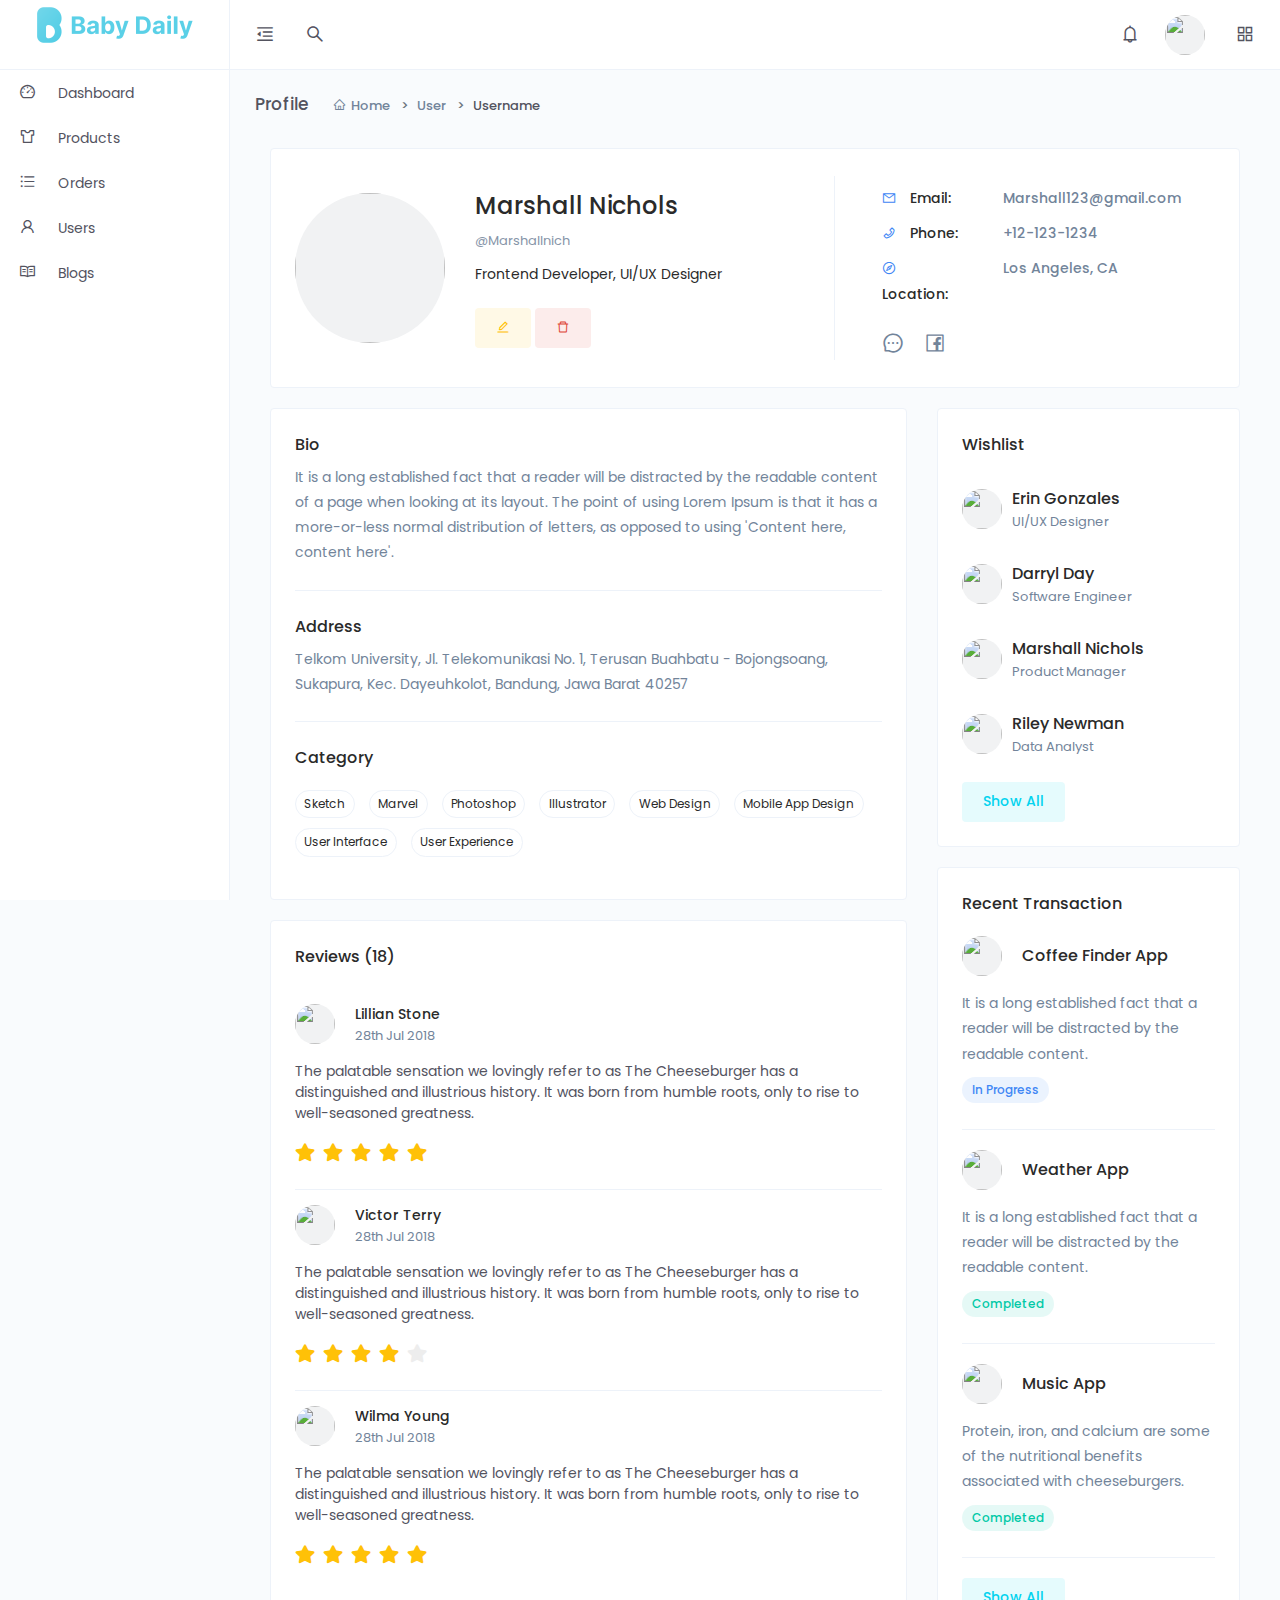
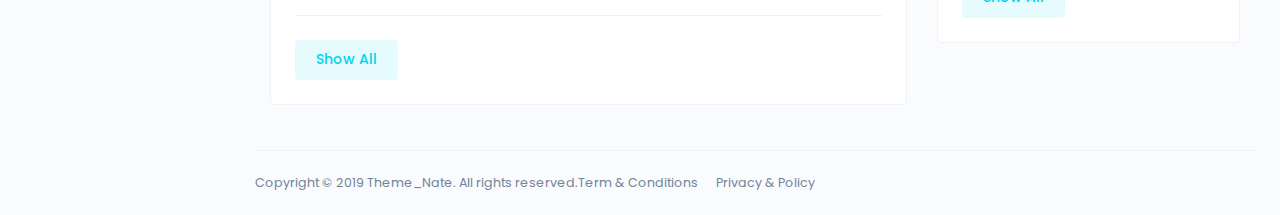
==== app/users-detail.html @ f93b881c "commit pertama" ====
<!DOCTYPE html>
<html lang="en">
  <head>
    <meta charset="utf-8" />
    <meta
      name="viewport"
      content="width=device-width, initial-scale=1, shrink-to-fit=no"
    />
    <title>Users - Baby Daily Admin</title>

    <!-- Favicon -->
    <link rel="shortcut icon" href="assets/images/logo/babydaily.png" />

    <!-- page css -->

    <!-- Core css -->
    <link href="assets/css/app.min.css" rel="stylesheet" />
  </head>

  <body>
    <div class="app">
      <div class="layout">
        <!-- Header START -->
        <div class="header">
          <div class="logo logo-dark">
            <a href="index.html">
              <img src="assets/images/logo/babydaily-full.png" alt="Logo" />
              <img
                class="logo-fold"
                src="assets/images/logo/babydaily-fold.png"
                alt="Logo"
              />
            </a>
          </div>
          <div class="logo logo-white">
            <a href="index.html">
              <img src="assets/images/logo/logo-white.png" alt="Logo" />
              <img
                class="logo-fold"
                src="assets/images/logo/logo-fold-white.png"
                alt="Logo"
              />
            </a>
          </div>
          <div class="nav-wrap">
            <ul class="nav-left">
              <li class="desktop-toggle">
                <a href="javascript:void(0);">
                  <i class="anticon"></i>
                </a>
              </li>
              <li class="mobile-toggle">
                <a href="javascript:void(0);">
                  <i class="anticon"></i>
                </a>
              </li>
              <li>
                <a
                  href="javascript:void(0);"
                  data-toggle="modal"
                  data-target="#search-drawer"
                >
                  <i class="anticon anticon-search"></i>
                </a>
              </li>
            </ul>
            <ul class="nav-right">
              <li class="dropdown dropdown-animated scale-left">
                <a href="javascript:void(0);" data-toggle="dropdown">
                  <i class="anticon anticon-bell notification-badge"></i>
                </a>
                <div class="dropdown-menu pop-notification">
                  <div
                    class="
                      p-v-15 p-h-25
                      border-bottom
                      d-flex
                      justify-content-between
                      align-items-center
                    "
                  >
                    <p class="text-dark font-weight-semibold m-b-0">
                      <i class="anticon anticon-bell"></i>
                      <span class="m-l-10">Notification</span>
                    </p>
                    <a
                      class="btn-sm btn-default btn"
                      href="javascript:void(0);"
                    >
                      <small>View All</small>
                    </a>
                  </div>
                  <div class="relative">
                    <div
                      class="overflow-y-auto relative scrollable"
                      style="max-height: 300px"
                    >
                      <a
                        href="javascript:void(0);"
                        class="dropdown-item d-block p-15 border-bottom"
                      >
                        <div class="d-flex">
                          <div class="avatar avatar-blue avatar-icon">
                            <i class="anticon anticon-mail"></i>
                          </div>
                          <div class="m-l-15">
                            <p class="m-b-0 text-dark">
                              You received a new message
                            </p>
                            <p class="m-b-0"><small>8 min ago</small></p>
                          </div>
                        </div>
                      </a>
                      <a
                        href="javascript:void(0);"
                        class="dropdown-item d-block p-15 border-bottom"
                      >
                        <div class="d-flex">
                          <div class="avatar avatar-cyan avatar-icon">
                            <i class="anticon anticon-user-add"></i>
                          </div>
                          <div class="m-l-15">
                            <p class="m-b-0 text-dark">New user registered</p>
                            <p class="m-b-0"><small>7 hours ago</small></p>
                          </div>
                        </div>
                      </a>
                      <a
                        href="javascript:void(0);"
                        class="dropdown-item d-block p-15 border-bottom"
                      >
                        <div class="d-flex">
                          <div class="avatar avatar-red avatar-icon">
                            <i class="anticon anticon-user-add"></i>
                          </div>
                          <div class="m-l-15">
                            <p class="m-b-0 text-dark">System Alert</p>
                            <p class="m-b-0"><small>8 hours ago</small></p>
                          </div>
                        </div>
                      </a>
                      <a
                        href="javascript:void(0);"
                        class="dropdown-item d-block p-15"
                      >
                        <div class="d-flex">
                          <div class="avatar avatar-gold avatar-icon">
                            <i class="anticon anticon-user-add"></i>
                          </div>
                          <div class="m-l-15">
                            <p class="m-b-0 text-dark">You have a new update</p>
                            <p class="m-b-0"><small>2 days ago</small></p>
                          </div>
                        </div>
                      </a>
                    </div>
                  </div>
                </div>
              </li>
              <li class="dropdown dropdown-animated scale-left">
                <div class="pointer" data-toggle="dropdown">
                  <div class="avatar avatar-image m-h-10 m-r-15">
                    <img src="assets/images/avatars/thumb-3.jpg" alt="" />
                  </div>
                </div>
                <div class="p-b-15 p-t-20 dropdown-menu pop-profile">
                  <div class="p-h-20 p-b-15 m-b-10 border-bottom">
                    <div class="d-flex m-r-50">
                      <div class="avatar avatar-lg avatar-image">
                        <img src="assets/images/avatars/thumb-3.jpg" alt="" />
                      </div>
                      <div class="m-l-10">
                        <p class="m-b-0 text-dark font-weight-semibold">
                          Marshall Nichols
                        </p>
                        <p class="m-b-0 opacity-07">UI/UX Desinger</p>
                      </div>
                    </div>
                  </div>
                  <a
                    href="javascript:void(0);"
                    class="dropdown-item d-block p-h-15 p-v-10"
                  >
                    <div
                      class="d-flex align-items-center justify-content-between"
                    >
                      <div>
                        <i
                          class="anticon opacity-04 font-size-16 anticon-user"
                        ></i>
                        <span class="m-l-10">Edit Profile</span>
                      </div>
                      <i class="anticon font-size-10 anticon-right"></i>
                    </div>
                  </a>
                  <a
                    href="javascript:void(0);"
                    class="dropdown-item d-block p-h-15 p-v-10"
                  >
                    <div
                      class="d-flex align-items-center justify-content-between"
                    >
                      <div>
                        <i
                          class="anticon opacity-04 font-size-16 anticon-lock"
                        ></i>
                        <span class="m-l-10">Account Setting</span>
                      </div>
                      <i class="anticon font-size-10 anticon-right"></i>
                    </div>
                  </a>
                  <a
                    href="javascript:void(0);"
                    class="dropdown-item d-block p-h-15 p-v-10"
                  >
                    <div
                      class="d-flex align-items-center justify-content-between"
                    >
                      <div>
                        <i
                          class="
                            anticon
                            opacity-04
                            font-size-16
                            anticon-project
                          "
                        ></i>
                        <span class="m-l-10">Projects</span>
                      </div>
                      <i class="anticon font-size-10 anticon-right"></i>
                    </div>
                  </a>
                  <a
                    href="javascript:void(0);"
                    class="dropdown-item d-block p-h-15 p-v-10"
                  >
                    <div
                      class="d-flex align-items-center justify-content-between"
                    >
                      <div>
                        <i
                          class="anticon opacity-04 font-size-16 anticon-logout"
                        ></i>
                        <span class="m-l-10">Logout</span>
                      </div>
                      <i class="anticon font-size-10 anticon-right"></i>
                    </div>
                  </a>
                </div>
              </li>
              <li>
                <a
                  href="javascript:void(0);"
                  data-toggle="modal"
                  data-target="#quick-view"
                >
                  <i class="anticon anticon-appstore"></i>
                </a>
              </li>
            </ul>
          </div>
        </div>
        <!-- Header END -->

        <!-- Side Nav START -->
        <div class="side-nav">
          <div class="side-nav-inner">
            <ul class="side-nav-menu scrollable">
              <li class="nav-item dropdown">
                <a href="index.html">
                  <span class="icon-holder">
                    <i class="anticon anticon-dashboard"></i>
                  </span>
                  <span class="title">Dashboard</span>
                </a>
              </li>
              <li class="nav-item dropdown">
                <a href="products.html">
                  <span class="icon-holder">
                    <i class="anticon anticon-skin"></i>
                  </span>
                  <span class="title">Products</span>
                </a>
              </li>
              <li class="nav-item dropdown">
                <a href="orders.html">
                  <span class="icon-holder">
                    <i class="anticon anticon-bars"></i>
                  </span>
                  <span class="title">Orders</span>
                </a>
              </li>
              <li class="nav-item dropdown">
                <a href="users.html">
                  <span class="icon-holder">
                    <i class="anticon anticon-user"></i>
                  </span>
                  <span class="title">Users</span>
                </a>
              </li>
              <li class="nav-item dropdown">
                <a href="blogs.html">
                  <span class="icon-holder">
                    <i class="anticon anticon-read"></i>
                  </span>
                  <span class="title">Blogs</span>
                </a>
              </li>
            </ul>
          </div>
        </div>
        <!-- Side Nav END -->

        <!-- Page Container START -->
        <div class="page-container">
          <!-- Content Wrapper START -->
          <div class="main-content">
            <div class="page-header">
              <h2 class="header-title">Profile</h2>
              <div class="header-sub-title">
                <nav class="breadcrumb breadcrumb-dash">
                  <a href="index.html" class="breadcrumb-item"
                    ><i class="anticon anticon-home m-r-5"></i>Home</a
                  >
                  <a class="breadcrumb-item" href="users.html">User</a>
                  <span class="breadcrumb-item active">Username</span>
                </nav>
              </div>
            </div>
            <div class="container">
              <div class="card">
                <div class="card-body">
                  <div class="row align-items-center">
                    <div class="col-md-7">
                      <div class="d-md-flex align-items-center">
                        <div class="text-center text-sm-left">
                          <div
                            class="avatar avatar-image"
                            style="width: 150px; height: 150px"
                          >
                            <img
                              src="assets/images/avatars/thumb-3.jpg"
                              alt=""
                            />
                          </div>
                        </div>
                        <div class="text-center text-sm-left m-v-15 p-l-30">
                          <h2 class="m-b-5">Marshall Nichols</h2>
                          <p class="text-opacity font-size-13">@Marshallnich</p>
                          <p class="text-dark m-b-20">
                            Frontend Developer, UI/UX Designer
                          </p>
                          <button class="btn btn-tone btn-warning">
                            <i class="anticon anticon-edit"></i>
                          </button>
                          <button class="btn btn-tone btn-danger m-r-10">
                            <i class="anticon anticon-delete"></i>
                          </button>
                        </div>
                      </div>
                    </div>
                    <div class="col-md-5">
                      <div class="row">
                        <div class="d-md-block d-none border-left col-1"></div>
                        <div class="col">
                          <ul class="list-unstyled m-t-10">
                            <li class="row">
                              <p
                                class="
                                  col-sm-4 col-4
                                  font-weight-semibold
                                  text-dark
                                  m-b-5
                                "
                              >
                                <i
                                  class="
                                    m-r-10
                                    text-primary
                                    anticon anticon-mail
                                  "
                                ></i>
                                <span>Email: </span>
                              </p>
                              <p class="col font-weight-semibold">
                                Marshall123@gmail.com
                              </p>
                            </li>
                            <li class="row">
                              <p
                                class="
                                  col-sm-4 col-4
                                  font-weight-semibold
                                  text-dark
                                  m-b-5
                                "
                              >
                                <i
                                  class="
                                    m-r-10
                                    text-primary
                                    anticon anticon-phone
                                  "
                                ></i>
                                <span>Phone: </span>
                              </p>
                              <p class="col font-weight-semibold">
                                +12-123-1234
                              </p>
                            </li>
                            <li class="row">
                              <p
                                class="
                                  col-sm-4 col-5
                                  font-weight-semibold
                                  text-dark
                                  m-b-5
                                "
                              >
                                <i
                                  class="
                                    m-r-10
                                    text-primary
                                    anticon anticon-compass
                                  "
                                ></i>
                                <span>Location: </span>
                              </p>
                              <p class="col font-weight-semibold">
                                <!-- City and Province -->
                                Los Angeles, CA
                              </p>
                            </li>
                          </ul>
                          <div class="d-flex font-size-22 m-t-15">
                            <a href="" class="text-gray p-r-20">
                              <i class="anticon anticon-message"></i>
                            </a>
                            <a href="" class="text-gray p-r-20">
                              <i class="anticon anticon-facebook"></i>
                            </a>
                          </div>
                        </div>
                      </div>
                    </div>
                  </div>
                </div>
              </div>
              <div class="row">
                <div class="col-md-8">
                  <div class="card">
                    <div class="card-body">
                      <h5>Bio</h5>
                      <p>
                        It is a long established fact that a reader will be
                        distracted by the readable content of a page when
                        looking at its layout. The point of using Lorem Ipsum is
                        that it has a more-or-less normal distribution of
                        letters, as opposed to using 'Content here, content
                        here'.
                      </p>
                      <hr />
                      <h5>Address</h5>
                      <p>
                        Telkom University, Jl. Telekomunikasi No. 1, Terusan
                        Buahbatu - Bojongsoang, Sukapura, Kec. Dayeuhkolot,
                        Bandung, Jawa Barat 40257
                      </p>
                      <hr />
                      <h5>Category</h5>
                      <h5 class="m-t-20">
                        <span
                          class="
                            badge badge-pill badge-default
                            font-weight-normal
                            m-r-10 m-b-10
                          "
                          >Sketch</span
                        >
                        <span
                          class="
                            badge badge-pill badge-default
                            font-weight-normal
                            m-r-10 m-b-10
                          "
                          >Marvel</span
                        >
                        <span
                          class="
                            badge badge-pill badge-default
                            font-weight-normal
                            m-r-10 m-b-10
                          "
                          >Photoshop</span
                        >
                        <span
                          class="
                            badge badge-pill badge-default
                            font-weight-normal
                            m-r-10 m-b-10
                          "
                          >Illustrator</span
                        >
                        <span
                          class="
                            badge badge-pill badge-default
                            font-weight-normal
                            m-r-10 m-b-10
                          "
                          >Web Design</span
                        >
                        <span
                          class="
                            badge badge-pill badge-default
                            font-weight-normal
                            m-r-10 m-b-10
                          "
                          >Mobile App Design</span
                        >
                        <span
                          class="
                            badge badge-pill badge-default
                            font-weight-normal
                            m-r-10 m-b-10
                          "
                          >User Interface</span
                        >
                        <span
                          class="
                            badge badge-pill badge-default
                            font-weight-normal
                            m-r-10 m-b-10
                          "
                          >User Experience</span
                        >
                      </h5>
                    </div>
                  </div>
                  <div class="card">
                    <div class="card-body">
                      <h5>Reviews (18)</h5>
                      <div class="m-t-20">
                        <ul class="list-group list-group-flush">
                          <li class="list-group-item p-h-0">
                            <div class="media m-b-15">
                              <div class="avatar avatar-image">
                                <img
                                  src="assets/images/avatars/thumb-8.jpg"
                                  alt=""
                                />
                              </div>
                              <div class="media-body m-l-20">
                                <h6 class="m-b-0">
                                  <a href="" class="text-dark">Lillian Stone</a>
                                </h6>
                                <span class="font-size-13 text-gray"
                                  >28th Jul 2018</span
                                >
                              </div>
                            </div>
                            <span
                              >The palatable sensation we lovingly refer to as
                              The Cheeseburger has a distinguished and
                              illustrious history. It was born from humble
                              roots, only to rise to well-seasoned
                              greatness.</span
                            >
                            <div class="star-rating m-t-15">
                              <input
                                type="radio"
                                id="star1-5"
                                name="rating-1"
                                value="5"
                                checked
                                disabled
                              /><label for="star1-5" title="5 star"></label>
                              <input
                                type="radio"
                                id="star1-4"
                                name="rating-1"
                                value="4"
                                disabled
                              /><label for="star1-4" title="4 star"></label>
                              <input
                                type="radio"
                                id="star1-3"
                                name="rating-1"
                                value="3"
                                disabled
                              /><label for="star1-3" title="3 star"></label>
                              <input
                                type="radio"
                                id="star1-2"
                                name="rating-1"
                                value="2"
                                disabled
                              /><label for="star1-2" title="2 star"></label>
                              <input
                                type="radio"
                                id="star1-1"
                                name="rating-1"
                                value="1"
                                disabled
                              /><label for="star1-1" title="1 star"></label>
                            </div>
                          </li>
                          <li class="list-group-item p-h-0">
                            <div class="media m-b-15">
                              <div class="avatar avatar-image">
                                <img
                                  src="assets/images/avatars/thumb-9.jpg"
                                  alt=""
                                />
                              </div>
                              <div class="media-body m-l-20">
                                <h6 class="m-b-0">
                                  <a href="" class="text-dark">Victor Terry</a>
                                </h6>
                                <span class="font-size-13 text-gray"
                                  >28th Jul 2018</span
                                >
                              </div>
                            </div>
                            <span
                              >The palatable sensation we lovingly refer to as
                              The Cheeseburger has a distinguished and
                              illustrious history. It was born from humble
                              roots, only to rise to well-seasoned
                              greatness.</span
                            >
                            <div class="star-rating m-t-15">
                              <input
                                type="radio"
                                id="star2-5"
                                name="rating-2"
                                value="5"
                                disabled
                              /><label for="star2-5" title="5 star"></label>
                              <input
                                type="radio"
                                id="star2-4"
                                name="rating-2"
                                value="4"
                                checked
                                disabled
                              /><label for="star2-4" title="4 star"></label>
                              <input
                                type="radio"
                                id="star2-3"
                                name="rating-2"
                                value="3"
                                disabled
                              /><label for="star2-3" title="3 star"></label>
                              <input
                                type="radio"
                                id="star2-2"
                                name="rating-2"
                                value="2"
                                disabled
                              /><label for="star2-2" title="2 star"></label>
                              <input
                                type="radio"
                                id="star2-1"
                                name="rating-2"
                                value="1"
                                disabled
                              /><label for="star2-1" title="1 star"></label>
                            </div>
                          </li>
                          <li class="list-group-item p-h-0">
                            <div class="media m-b-15">
                              <div class="avatar avatar-image">
                                <img
                                  src="assets/images/avatars/thumb-10.jpg"
                                  alt=""
                                />
                              </div>
                              <div class="media-body m-l-20">
                                <h6 class="m-b-0">
                                  <a href="" class="text-dark">Wilma Young</a>
                                </h6>
                                <span class="font-size-13 text-gray"
                                  >28th Jul 2018</span
                                >
                              </div>
                            </div>
                            <span
                              >The palatable sensation we lovingly refer to as
                              The Cheeseburger has a distinguished and
                              illustrious history. It was born from humble
                              roots, only to rise to well-seasoned
                              greatness.</span
                            >
                            <div class="star-rating m-t-15">
                              <input
                                type="radio"
                                id="star3-5"
                                name="rating-3"
                                value="5"
                                checked
                                disabled
                              /><label for="star3-5" title="5 star"></label>
                              <input
                                type="radio"
                                id="star3-4"
                                name="rating-3"
                                value="4"
                                disabled
                              /><label for="star3-4" title="4 star"></label>
                              <input
                                type="radio"
                                id="star3-3"
                                name="rating-3"
                                value="3"
                                disabled
                              /><label for="star3-3" title="3 star"></label>
                              <input
                                type="radio"
                                id="star3-2"
                                name="rating-3"
                                value="2"
                                disabled
                              /><label for="star3-2" title="2 star"></label>
                              <input
                                type="radio"
                                id="star3-1"
                                name="rating-3"
                                value="1"
                                disabled
                              /><label for="star3-1" title="1 star"></label>
                            </div>
                          </li>
                        </ul>
                      </div>
                      <hr />
                      <button class="btn btn-info btn-tone">Show All</button>
                    </div>
                  </div>
                </div>
                <div class="col-md-4">
                  <div class="card">
                    <div class="card-body">
                      <h5>Wishlist</h5>
                      <div class="m-t-30">
                        <div class="d-flex align-items-center">
                          <div class="avatar avatar-image">
                            <img
                              src="assets/images/avatars/thumb-1.jpg"
                              alt=""
                            />
                          </div>
                          <div class="m-l-10">
                            <h5 class="m-b-0">
                              <a href="" class="text-dark">Erin Gonzales</a>
                            </h5>
                            <span class="font-size-13 text-gray"
                              >UI/UX Designer</span
                            >
                          </div>
                        </div>
                      </div>
                      <div class="m-t-30">
                        <div class="d-flex align-items-center">
                          <div class="avatar avatar-image">
                            <img
                              src="assets/images/avatars/thumb-2.jpg"
                              alt=""
                            />
                          </div>
                          <div class="m-l-10">
                            <h5 class="m-b-0">
                              <a href="" class="text-dark">Darryl Day</a>
                            </h5>
                            <span class="font-size-13 text-gray"
                              >Software Engineer</span
                            >
                          </div>
                        </div>
                      </div>
                      <div class="m-t-30">
                        <div class="d-flex align-items-center">
                          <div class="avatar avatar-image">
                            <img
                              src="assets/images/avatars/thumb-3.jpg"
                              alt=""
                            />
                          </div>
                          <div class="m-l-10">
                            <h5 class="m-b-0">
                              <a href="" class="text-dark">Marshall Nichols</a>
                            </h5>
                            <span class="font-size-13 text-gray"
                              >Product Manager</span
                            >
                          </div>
                        </div>
                      </div>
                      <div class="m-t-30">
                        <div class="d-flex align-items-center">
                          <div class="avatar avatar-image">
                            <img
                              src="assets/images/avatars/thumb-6.jpg"
                              alt=""
                            />
                          </div>
                          <div class="m-l-10">
                            <h5 class="m-b-0">
                              <a href="" class="text-dark">Riley Newman</a>
                            </h5>
                            <span class="font-size-13 text-gray"
                              >Data Analyst</span
                            >
                          </div>
                        </div>
                      </div>
                      <button
                        class="btn btn-info btn-tone m-r-5 m-t-25"
                        onclick="window.location.href='users-wishlist.html'"
                      >
                        Show All
                      </button>
                    </div>
                  </div>
                  <div class="card">
                    <div class="card-body">
                      <h5>Recent Transaction</h5>
                      <div class="m-t-20">
                        <div class="m-b-20 p-b-20 border-bottom">
                          <div class="media align-items-center m-b-15">
                            <div class="avatar avatar-image">
                              <img
                                src="assets/images/others/coffee-app-thumb.jpg"
                                alt=""
                              />
                            </div>
                            <div class="media-body m-l-20">
                              <h5 class="m-b-0">
                                <a href="" class="text-dark"
                                  >Coffee Finder App</a
                                >
                              </h5>
                            </div>
                          </div>
                          <p>
                            It is a long established fact that a reader will be
                            distracted by the readable content.
                          </p>
                          <div class="d-inline-block">
                            <div class="float-right">
                              <span
                                class="
                                  badge badge-pill badge-blue
                                  font-size-12
                                  p-h-10
                                "
                                >In Progress</span
                              >
                            </div>
                          </div>
                        </div>
                        <div class="m-b-20 p-b-20 border-bottom">
                          <div class="media align-items-center m-b-15">
                            <div class="avatar avatar-image">
                              <img
                                src="assets/images/others/weather-app-thumb.jpg"
                                alt=""
                              />
                            </div>
                            <div class="media-body m-l-20">
                              <h5 class="m-b-0">
                                <a href="" class="text-dark">Weather App</a>
                              </h5>
                            </div>
                          </div>
                          <p>
                            It is a long established fact that a reader will be
                            distracted by the readable content.
                          </p>
                          <div class="d-inline-block">
                            <div class="float-right">
                              <span
                                class="
                                  badge badge-pill badge-cyan
                                  font-size-12
                                  p-h-10
                                "
                                >Completed</span
                              >
                            </div>
                          </div>
                        </div>
                        <div class="m-b-20 p-b-20 border-bottom">
                          <div class="media align-items-center m-b-15">
                            <div class="avatar avatar-image">
                              <img
                                src="assets/images/others/music-app-thumb.jpg"
                                alt=""
                              />
                            </div>
                            <div class="media-body m-l-20">
                              <h5 class="m-b-0">
                                <a href="" class="text-dark">Music App</a>
                              </h5>
                            </div>
                          </div>
                          <p>
                            Protein, iron, and calcium are some of the
                            nutritional benefits associated with cheeseburgers.
                          </p>
                          <div class="d-inline-block">
                            <div class="float-right">
                              <span
                                class="
                                  badge badge-pill badge-cyan
                                  font-size-12
                                  p-h-10
                                "
                                >Completed</span
                              >
                            </div>
                          </div>
                        </div>
                      </div>
                      <button
                        class="btn btn-info btn-tone m-r-5"
                        onclick="window.location.href='users-order-list.html'"
                      >
                        Show All
                      </button>
                    </div>
                  </div>
                </div>
              </div>
            </div>
          </div>
          <!-- Content Wrapper END -->

          <!-- Footer START -->
          <footer class="footer">
            <div class="footer-content">
              <p class="m-b-0">
                Copyright © 2019 Theme_Nate. All rights reserved.
              </p>
              <span>
                <a href="" class="text-gray m-r-15">Term &amp; Conditions</a>
                <a href="" class="text-gray">Privacy &amp; Policy</a>
              </span>
            </div>
          </footer>
          <!-- Footer END -->
        </div>
        <!-- Page Container END -->

        <!-- Search Start-->
        <div class="modal modal-left fade search" id="search-drawer">
          <div class="modal-dialog">
            <div class="modal-content">
              <div
                class="modal-header justify-content-between align-items-center"
              >
                <h5 class="modal-title">Search</h5>
                <button type="button" class="close" data-dismiss="modal">
                  <i class="anticon anticon-close"></i>
                </button>
              </div>
              <div class="modal-body scrollable">
                <div class="input-affix">
                  <i class="prefix-icon anticon anticon-search"></i>
                  <input
                    type="text"
                    class="form-control"
                    placeholder="Search"
                  />
                </div>
                <div class="m-t-30">
                  <h5 class="m-b-20">Files</h5>
                  <div class="d-flex m-b-30">
                    <div class="avatar avatar-cyan avatar-icon">
                      <i class="anticon anticon-file-excel"></i>
                    </div>
                    <div class="m-l-15">
                      <a
                        href="javascript:void(0);"
                        class="text-dark m-b-0 font-weight-semibold"
                        >Quater Report.exl</a
                      >
                      <p class="m-b-0 text-muted font-size-13">by Finance</p>
                    </div>
                  </div>
                  <div class="d-flex m-b-30">
                    <div class="avatar avatar-blue avatar-icon">
                      <i class="anticon anticon-file-word"></i>
                    </div>
                    <div class="m-l-15">
                      <a
                        href="javascript:void(0);"
                        class="text-dark m-b-0 font-weight-semibold"
                        >Documentaion.docx</a
                      >
                      <p class="m-b-0 text-muted font-size-13">by Developers</p>
                    </div>
                  </div>
                  <div class="d-flex m-b-30">
                    <div class="avatar avatar-purple avatar-icon">
                      <i class="anticon anticon-file-text"></i>
                    </div>
                    <div class="m-l-15">
                      <a
                        href="javascript:void(0);"
                        class="text-dark m-b-0 font-weight-semibold"
                        >Recipe.txt</a
                      >
                      <p class="m-b-0 text-muted font-size-13">by The Chef</p>
                    </div>
                  </div>
                  <div class="d-flex m-b-30">
                    <div class="avatar avatar-red avatar-icon">
                      <i class="anticon anticon-file-pdf"></i>
                    </div>
                    <div class="m-l-15">
                      <a
                        href="javascript:void(0);"
                        class="text-dark m-b-0 font-weight-semibold"
                        >Project Requirement.pdf</a
                      >
                      <p class="m-b-0 text-muted font-size-13">
                        by Project Manager
                      </p>
                    </div>
                  </div>
                </div>
                <div class="m-t-30">
                  <h5 class="m-b-20">Members</h5>
                  <div class="d-flex m-b-30">
                    <div class="avatar avatar-image">
                      <img src="assets/images/avatars/thumb-1.jpg" alt="" />
                    </div>
                    <div class="m-l-15">
                      <a
                        href="javascript:void(0);"
                        class="text-dark m-b-0 font-weight-semibold"
                        >Erin Gonzales</a
                      >
                      <p class="m-b-0 text-muted font-size-13">
                        UI/UX Designer
                      </p>
                    </div>
                  </div>
                  <div class="d-flex m-b-30">
                    <div class="avatar avatar-image">
                      <img src="assets/images/avatars/thumb-2.jpg" alt="" />
                    </div>
                    <div class="m-l-15">
                      <a
                        href="javascript:void(0);"
                        class="text-dark m-b-0 font-weight-semibold"
                        >Darryl Day</a
                      >
                      <p class="m-b-0 text-muted font-size-13">
                        Software Engineer
                      </p>
                    </div>
                  </div>
                  <div class="d-flex m-b-30">
                    <div class="avatar avatar-image">
                      <img src="assets/images/avatars/thumb-3.jpg" alt="" />
                    </div>
                    <div class="m-l-15">
                      <a
                        href="javascript:void(0);"
                        class="text-dark m-b-0 font-weight-semibold"
                        >Marshall Nichols</a
                      >
                      <p class="m-b-0 text-muted font-size-13">Data Analyst</p>
                    </div>
                  </div>
                </div>
                <div class="m-t-30">
                  <h5 class="m-b-20">News</h5>
                  <div class="d-flex m-b-30">
                    <div class="avatar avatar-image">
                      <img src="assets/images/others/img-1.jpg" alt="" />
                    </div>
                    <div class="m-l-15">
                      <a
                        href="javascript:void(0);"
                        class="text-dark m-b-0 font-weight-semibold"
                        >5 Best Handwriting Fonts</a
                      >
                      <p class="m-b-0 text-muted font-size-13">
                        <i class="anticon anticon-clock-circle"></i>
                        <span class="m-l-5">25 Nov 2018</span>
                      </p>
                    </div>
                  </div>
                </div>
              </div>
            </div>
          </div>
        </div>
        <!-- Search End-->

        <!-- Quick View START -->
        <div class="modal modal-right fade quick-view" id="quick-view">
          <div class="modal-dialog">
            <div class="modal-content">
              <div
                class="modal-header justify-content-between align-items-center"
              >
                <h5 class="modal-title">Theme Config</h5>
              </div>
              <div class="modal-body scrollable">
                <div class="m-b-30">
                  <h5 class="m-b-0">Header Color</h5>
                  <p>Config header background color</p>
                  <div class="theme-configurator d-flex m-t-10">
                    <div class="radio">
                      <input
                        id="header-default"
                        name="header-theme"
                        type="radio"
                        checked
                        value="default"
                      />
                      <label for="header-default"></label>
                    </div>
                    <div class="radio">
                      <input
                        id="header-primary"
                        name="header-theme"
                        type="radio"
                        value="primary"
                      />
                      <label for="header-primary"></label>
                    </div>
                    <div class="radio">
                      <input
                        id="header-success"
                        name="header-theme"
                        type="radio"
                        value="success"
                      />
                      <label for="header-success"></label>
                    </div>
                    <div class="radio">
                      <input
                        id="header-secondary"
                        name="header-theme"
                        type="radio"
                        value="secondary"
                      />
                      <label for="header-secondary"></label>
                    </div>
                    <div class="radio">
                      <input
                        id="header-danger"
                        name="header-theme"
                        type="radio"
                        value="danger"
                      />
                      <label for="header-danger"></label>
                    </div>
                  </div>
                </div>
                <hr />
                <div>
                  <h5 class="m-b-0">Side Nav Dark</h5>
                  <p>Change Side Nav to dark</p>
                  <div class="switch d-inline">
                    <input
                      type="checkbox"
                      name="side-nav-theme-toogle"
                      id="side-nav-theme-toogle"
                    />
                    <label for="side-nav-theme-toogle"></label>
                  </div>
                </div>
                <hr />
                <div>
                  <h5 class="m-b-0">Folded Menu</h5>
                  <p>Toggle Folded Menu</p>
                  <div class="switch d-inline">
                    <input
                      type="checkbox"
                      name="side-nav-fold-toogle"
                      id="side-nav-fold-toogle"
                    />
                    <label for="side-nav-fold-toogle"></label>
                  </div>
                </div>
              </div>
            </div>
          </div>
        </div>
        <!-- Quick View END -->
      </div>
    </div>

    <!-- Core Vendors JS -->
    <script src="assets/js/vendors.min.js"></script>

    <!-- page js -->

    <!-- Core JS -->
    <script src="assets/js/app.min.js"></script>
  </body>
</html>
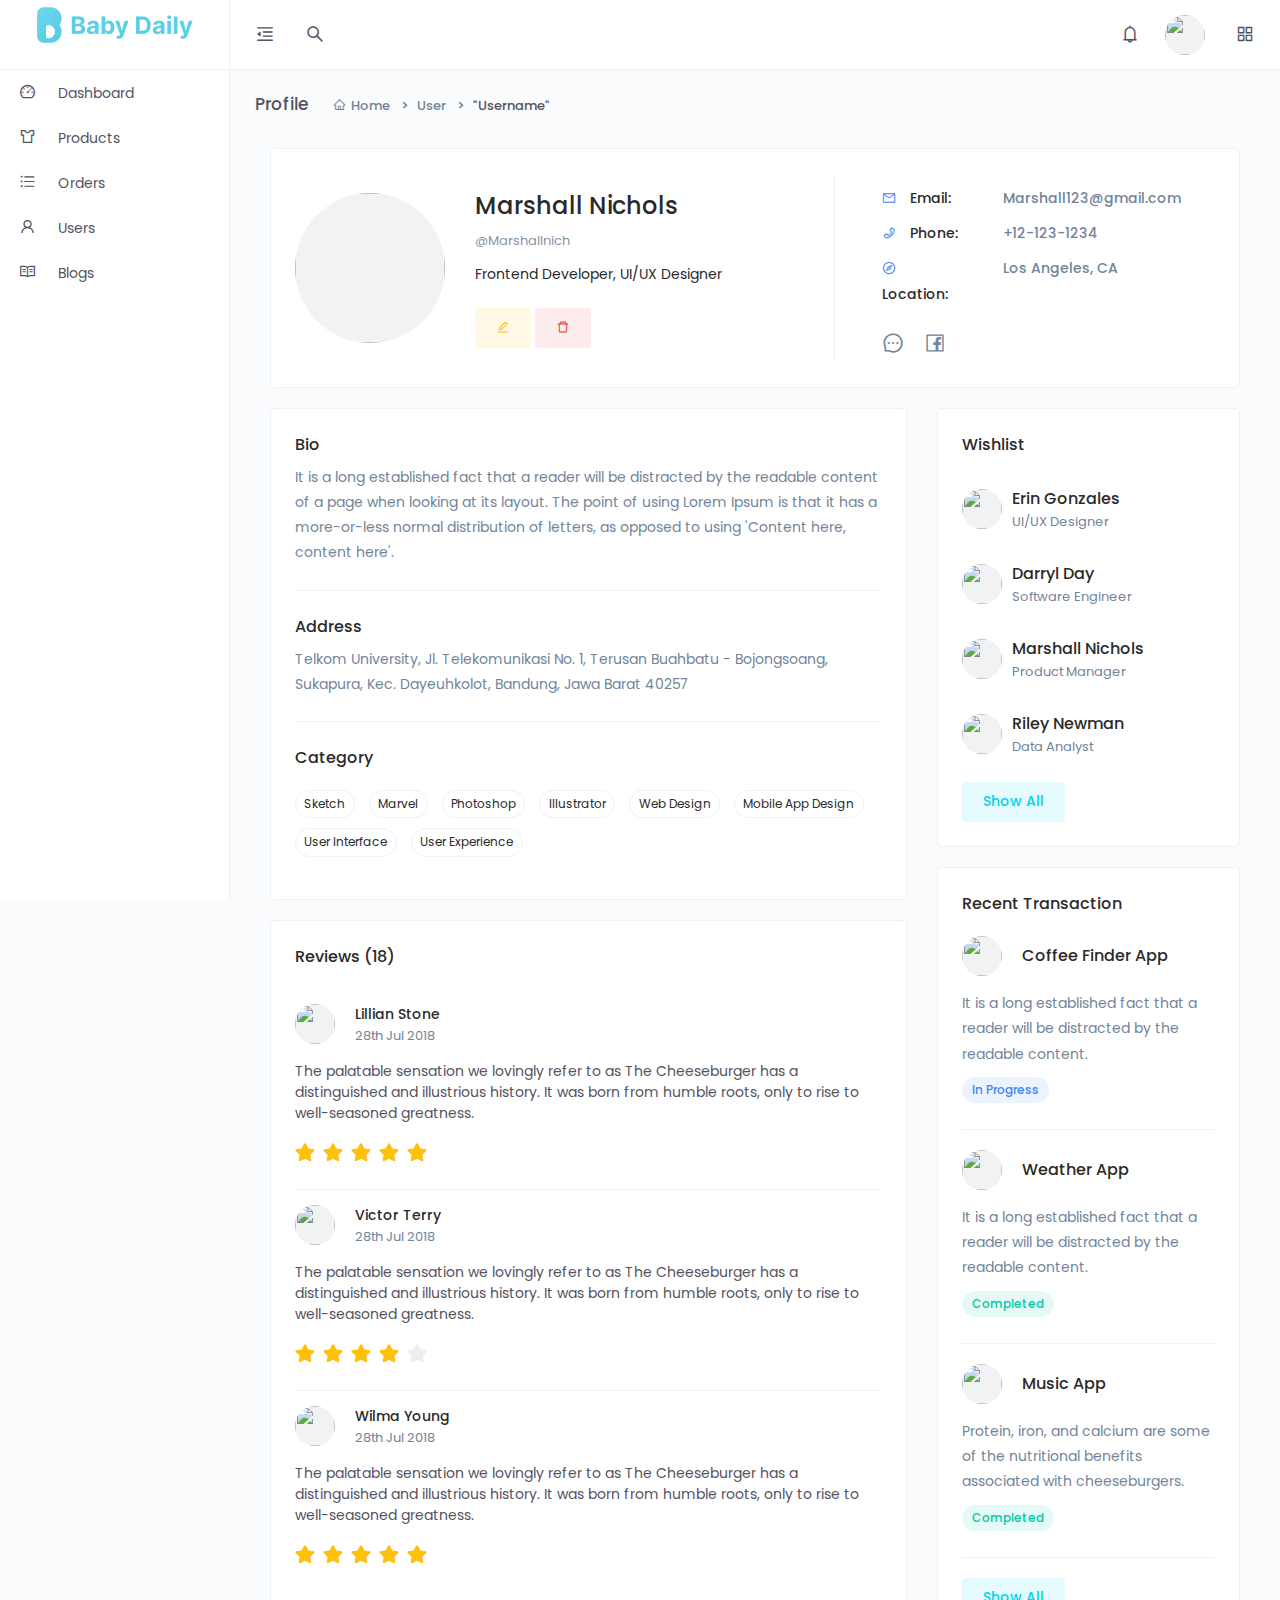
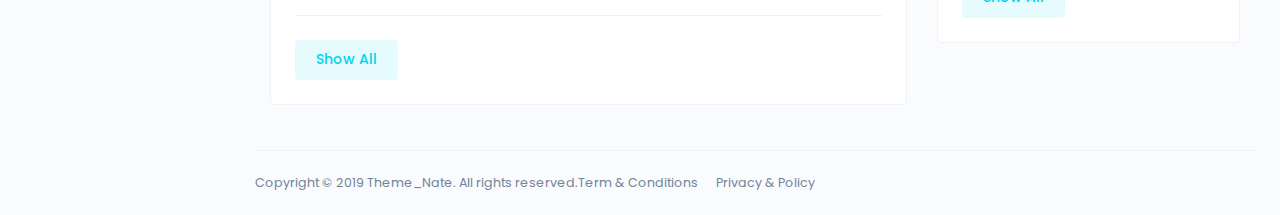
==== commit d52248b4: "commit-31okt" ====
--- a/app/users-detail.html
+++ b/app/users-detail.html
@@ -323,7 +323,7 @@
                     ><i class="anticon anticon-home m-r-5"></i>Home</a
                   >
                   <a class="breadcrumb-item" href="users.html">User</a>
-                  <span class="breadcrumb-item active">Username</span>
+                  <span class="breadcrumb-item active">"Username"</span>
                 </nav>
               </div>
             </div>
@@ -350,7 +350,10 @@
                           <p class="text-dark m-b-20">
                             Frontend Developer, UI/UX Designer
                           </p>
-                          <button class="btn btn-tone btn-warning">
+                          <button
+                            class="btn btn-tone btn-warning"
+                            onclick="window.location.href='users-edit.html'"
+                          >
                             <i class="anticon anticon-edit"></i>
                           </button>
                           <button class="btn btn-tone btn-danger m-r-10">
